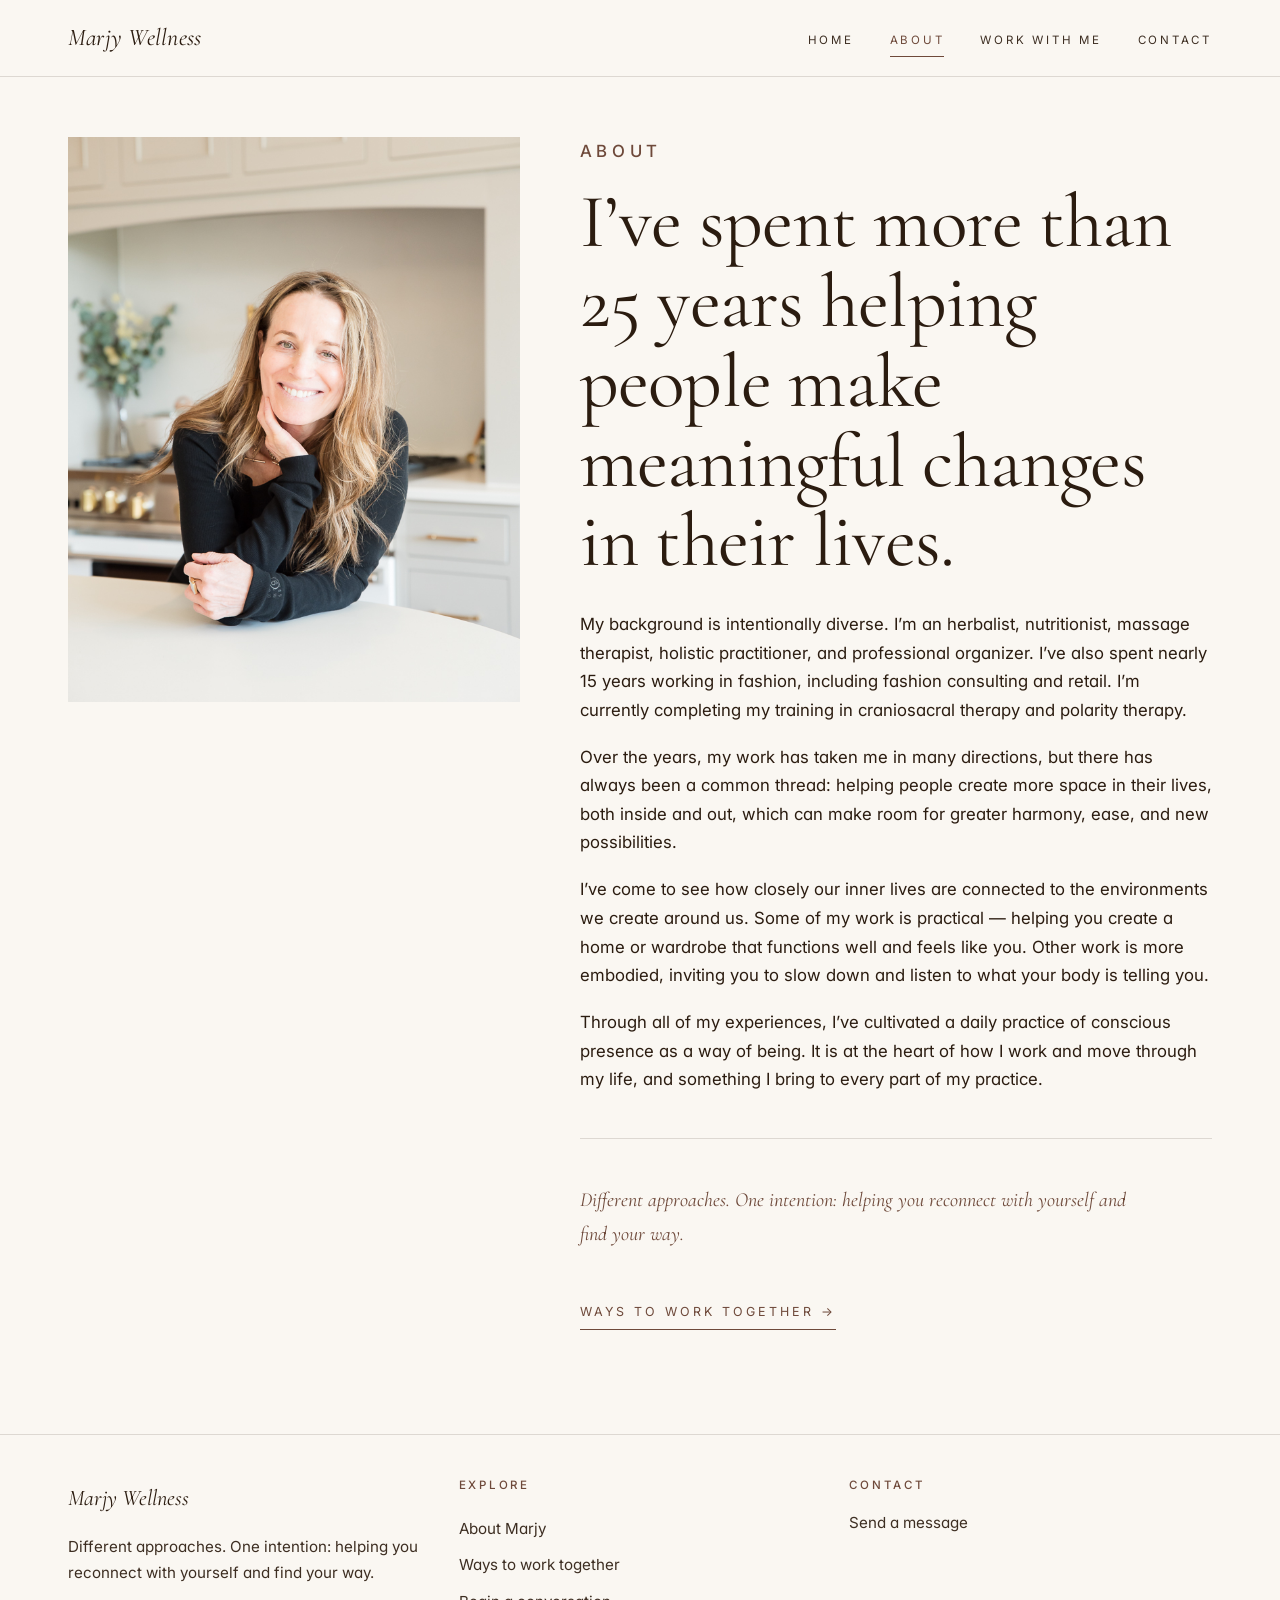
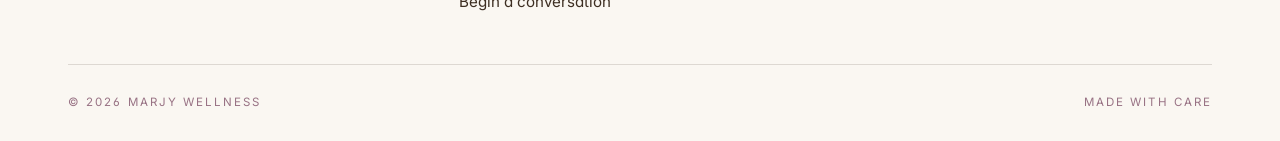
==== about.html @ def1db61 "Initial commit: Marjy Wellness static site Four pages (Home, About, Work With Me, Contact) with: - S" ====
<!DOCTYPE html>
<html lang="en">
<head>
    <meta charset="UTF-8">
    <meta name="viewport" content="width=device-width, initial-scale=1.0">
    <title>About Marjy — Marjy Wellness</title>
    <meta name="description" content="More than 25 years of wellness experience — herbalist, nutritionist, holistic practitioner, professional organizer. Marjy helps people create space, inside and out.">
    <link rel="preconnect" href="https://fonts.googleapis.com">
    <link rel="preconnect" href="https://fonts.gstatic.com" crossorigin>
    <link rel="stylesheet" href="https://fonts.googleapis.com/css2?family=Cormorant+Garamond:ital,wght@0,400;0,500;1,400;1,500&family=Inter:wght@400;500;600&display=swap">
    <link rel="stylesheet" href="/css/styles.css">
</head>
<body data-page="about">

    <div id="site-header-mount"></div>

    <main id="main">

        <section class="container">
            <div class="about-grid">
                <div class="about-photo">
                    <img src="/images/marjy-kitchen-portrait.jpeg" alt="Portrait of Marjy leaning on a kitchen island, smiling gently." width="800" height="1000">
                </div>
                <div class="about-copy">
                    <p class="eyebrow">About</p>
                    <h1 style="margin-bottom: var(--space-md);">I&rsquo;ve spent more than 25 years helping people make meaningful changes in their lives.</h1>

                    <p>My background is intentionally diverse. I&rsquo;m an herbalist, nutritionist, massage therapist, holistic practitioner, and professional organizer. I&rsquo;ve also spent nearly 15 years working in fashion, including fashion consulting and retail. I&rsquo;m currently completing my training in craniosacral therapy and polarity therapy.</p>

                    <p>Over the years, my work has taken me in many directions, but there has always been a common thread: helping people create more space in their lives, both inside and out, which can make room for greater harmony, ease, and new possibilities.</p>

                    <p>I&rsquo;ve come to see how closely our inner lives are connected to the environments we create around us. Some of my work is practical &mdash; helping you create a home or wardrobe that functions well and feels like you. Other work is more embodied, inviting you to slow down and listen to what your body is telling you.</p>

                    <p>Through all of my experiences, I&rsquo;ve cultivated a daily practice of conscious presence as a way of being. It is at the heart of how I work and move through my life, and something I bring to every part of my practice.</p>

                    <hr class="rule">

                    <p class="serif-italic" style="font-size: 1.25rem; color: var(--walnut);">Different approaches. One intention: helping you reconnect with yourself and find your way.</p>

                    <div style="margin-top: var(--space-lg);">
                        <a class="link-arrow" href="/work-with-me.html">Ways to work together &rarr;</a>
                    </div>
                </div>
            </div>
        </section>

    </main>

    <div id="site-footer-mount"></div>

    <script src="/js/main.js"></script>
</body>
</html>
---- css/styles.css ----
/* ==========================================================================
   Marjy Wellness — Design System
   Palette pulled from Marjy's "Quiet Luxury" + "Champagne Chic" boards
   ========================================================================== */

:root {
    /* Colors */
    --ground: #faf7f2;
    --ground-warm: #f4ecdf;
    --champagne: #e1d4c1;
    --ink: #2b1c10;
    --ink-soft: #3d2e22;
    --walnut: #6e493a;
    --mauve: #987284;
    --hairline: rgba(43, 28, 16, 0.14);

    /* Type */
    --font-sans: "Inter", -apple-system, BlinkMacSystemFont, "Segoe UI", sans-serif;
    --font-serif: "Cormorant Garamond", "Iowan Old Style", Georgia, serif;

    /* Spacing scale (tightened — sections were breathing too much) */
    --space-2xs: 0.5rem;
    --space-xs: 0.75rem;
    --space-sm: 1.1rem;
    --space-md: 1.75rem;
    --space-lg: 2.75rem;
    --space-xl: 3.75rem;
    --space-2xl: 5.5rem;

    /* Layout */
    --measure: 62ch;
    --page-max: 1240px;
    --page-pad: clamp(1.25rem, 4vw, 3rem);
}

/* --------------------------------------------------------------------------
   Reset & base
   -------------------------------------------------------------------------- */
*,
*::before,
*::after {
    box-sizing: border-box;
}

html {
    scroll-behavior: smooth;
    -webkit-text-size-adjust: 100%;
}

body {
    margin: 0;
    font-family: var(--font-sans);
    font-size: 17px;
    line-height: 1.7;
    color: var(--ink);
    background: var(--ground);
    font-feature-settings: "ss01", "cv11";
    -webkit-font-smoothing: antialiased;
    -moz-osx-font-smoothing: grayscale;
}

img {
    max-width: 100%;
    height: auto;
    display: block;
}

a {
    color: var(--ink);
    text-decoration: none;
    transition: color 0.2s ease;
}

a:hover {
    color: var(--walnut);
}

button {
    font: inherit;
    cursor: pointer;
    border: 0;
    background: none;
    color: inherit;
}

/* --------------------------------------------------------------------------
   Typography
   -------------------------------------------------------------------------- */
h1,
h2,
h3,
h4 {
    margin: 0;
    font-family: var(--font-serif);
    font-weight: 400;
    color: var(--ink);
    letter-spacing: -0.01em;
    line-height: 1.15;
}

h1 {
    font-size: clamp(2.5rem, 6vw, 4.75rem);
    line-height: 1.05;
}

h2 {
    font-size: clamp(1.9rem, 3.6vw, 2.75rem);
}

h3 {
    font-size: clamp(1.35rem, 2vw, 1.6rem);
}

p {
    margin: 0 0 1.1em;
    max-width: var(--measure);
}

/* Small caps / eyebrow label with generous tracking */
.eyebrow {
    font-family: var(--font-sans);
    font-size: 0.72rem;
    font-weight: 500;
    letter-spacing: 0.28em;
    text-transform: uppercase;
    color: var(--walnut);
    margin: 0 0 var(--space-sm);
}

.serif-italic {
    font-family: var(--font-serif);
    font-style: italic;
    font-weight: 400;
}

/* --------------------------------------------------------------------------
   Layout primitives
   -------------------------------------------------------------------------- */
.container {
    max-width: var(--page-max);
    margin-inline: auto;
    padding-inline: var(--page-pad);
}

.container-narrow {
    max-width: 780px;
    margin-inline: auto;
    padding-inline: var(--page-pad);
}

section {
    padding-block: var(--space-xl);
}

.section-warm {
    background: var(--ground-warm);
}

.rule {
    border: 0;
    height: 1px;
    background: var(--hairline);
    margin: var(--space-lg) 0;
}

.skip-link {
    position: absolute;
    left: -9999px;
}

.skip-link:focus {
    left: 1rem;
    top: 1rem;
    z-index: 100;
    background: var(--ink);
    color: var(--ground);
    padding: 0.5rem 1rem;
}

/* --------------------------------------------------------------------------
   Header / Navigation
   -------------------------------------------------------------------------- */
.site-header {
    position: sticky;
    top: 0;
    z-index: 50;
    background: rgba(250, 247, 242, 0.92);
    backdrop-filter: saturate(140%) blur(12px);
    -webkit-backdrop-filter: saturate(140%) blur(12px);
    border-bottom: 1px solid var(--hairline);
}

.nav {
    display: flex;
    align-items: center;
    justify-content: space-between;
    gap: var(--space-md);
    padding-block: 1.1rem;
    max-width: var(--page-max);
    margin-inline: auto;
    padding-inline: var(--page-pad);
}

.brand {
    font-family: var(--font-serif);
    font-style: italic;
    font-size: 1.5rem;
    letter-spacing: 0.01em;
    color: var(--ink);
}

.nav-links {
    display: flex;
    gap: 2.25rem;
    list-style: none;
    margin: 0;
    padding: 0;
}

.nav-links a {
    font-size: 0.72rem;
    letter-spacing: 0.24em;
    text-transform: uppercase;
    color: var(--ink-soft);
    padding-block: 0.5rem;
    position: relative;
}

.nav-links a[aria-current="page"] {
    color: var(--walnut);
}

.nav-links a[aria-current="page"]::after {
    content: "";
    position: absolute;
    left: 0;
    right: 0;
    bottom: -2px;
    height: 1px;
    background: var(--walnut);
}

.nav-toggle {
    display: none;
    width: 40px;
    height: 40px;
    align-items: center;
    justify-content: center;
    color: var(--ink);
}

.nav-toggle svg {
    width: 22px;
    height: 22px;
}

@media (max-width: 720px) {
    .nav-toggle {
        display: inline-flex;
    }

    .nav-links {
        position: absolute;
        top: 100%;
        left: 0;
        right: 0;
        flex-direction: column;
        gap: 0;
        background: var(--ground);
        border-bottom: 1px solid var(--hairline);
        padding: var(--space-sm) var(--page-pad) var(--space-md);
        display: none;
    }

    .nav-links.is-open {
        display: flex;
    }

    .nav-links a {
        padding-block: 0.9rem;
        border-bottom: 1px solid var(--hairline);
    }

    .nav-links li:last-child a {
        border-bottom: 0;
    }
}

/* --------------------------------------------------------------------------
   Hero
   -------------------------------------------------------------------------- */
.hero {
    padding-block: clamp(1.5rem, 4vw, 2.5rem) var(--space-lg);
}

.hero-grid {
    display: grid;
    grid-template-columns: 1fr;
    gap: var(--space-lg);
    align-items: center;
}

@media (min-width: 900px) {
    .hero-grid {
        grid-template-columns: 1fr 1fr;
        gap: var(--space-xl);
    }
}

.hero-copy .eyebrow {
    margin-bottom: var(--space-md);
}

.hero-title {
    margin-bottom: var(--space-md);
}

.hero-tagline {
    font-family: var(--font-serif);
    font-style: italic;
    font-size: clamp(1.1rem, 1.6vw, 1.35rem);
    color: var(--ink-soft);
    max-width: 42ch;
}

.hero-image {
    aspect-ratio: 4 / 5;
    overflow: hidden;
    background: var(--champagne);
}

.hero-image img {
    width: 100%;
    height: 100%;
    object-fit: cover;
    object-position: center;
}

/* --------------------------------------------------------------------------
   Mantra / spaced letters block
   -------------------------------------------------------------------------- */
.mantra {
    text-align: center;
    padding-block: var(--space-lg);
}

.mantra-words {
    display: flex;
    flex-wrap: wrap;
    justify-content: center;
    gap: 0.6rem 1.75rem;
    font-family: var(--font-serif);
    font-size: clamp(1rem, 1.4vw, 1.15rem);
    letter-spacing: 0.32em;
    text-transform: uppercase;
    color: var(--walnut);
    margin-bottom: var(--space-md);
}

.mantra-words span::before {
    content: "· ";
    margin-right: 0.75rem;
    color: var(--mauve);
}

.mantra-words span:first-child::before {
    content: "";
    margin-right: 0;
}

.mantra-copy {
    font-family: var(--font-serif);
    font-size: clamp(1.35rem, 2.2vw, 1.75rem);
    line-height: 1.5;
    color: var(--ink);
    max-width: 32ch;
    margin-inline: auto;
    font-style: italic;
}

/* --------------------------------------------------------------------------
   Services preview (homepage)
   -------------------------------------------------------------------------- */
.services-preview {
    display: grid;
    grid-template-columns: 1fr;
    gap: var(--space-lg);
    margin-top: var(--space-lg);
}

@media (min-width: 800px) {
    .services-preview {
        grid-template-columns: repeat(3, 1fr);
        gap: var(--space-md);
    }
}

.service-card {
    padding: var(--space-md) 0;
    border-top: 1px solid var(--hairline);
}

.service-card h3 {
    margin-bottom: var(--space-sm);
}

.service-card p {
    color: var(--ink-soft);
    font-size: 0.96rem;
}

/* --------------------------------------------------------------------------
   Pull quote
   -------------------------------------------------------------------------- */
.pull-quote {
    max-width: 720px;
    margin-inline: auto;
    text-align: center;
    padding-block: var(--space-lg);
}

/* --------------------------------------------------------------------------
   Feature (photo + copy side-by-side)
   -------------------------------------------------------------------------- */
.feature {
    display: grid;
    grid-template-columns: 1fr;
    gap: var(--space-lg);
    align-items: center;
}

@media (min-width: 900px) {
    .feature {
        grid-template-columns: 5fr 6fr;
        gap: var(--space-xl);
    }
}

.feature-photo {
    aspect-ratio: 4 / 5;
    overflow: hidden;
    background: var(--champagne);
}

.feature-photo img {
    width: 100%;
    height: 100%;
    object-fit: cover;
}

.feature-copy .eyebrow {
    margin-bottom: var(--space-md);
}

.pull-quote p {
    font-family: var(--font-serif);
    font-style: italic;
    font-size: clamp(1.3rem, 2.4vw, 1.85rem);
    line-height: 1.5;
    color: var(--ink);
    max-width: none;
    margin: 0 auto var(--space-md);
}

.pull-quote cite {
    display: block;
    font-style: normal;
    font-size: 0.72rem;
    letter-spacing: 0.28em;
    text-transform: uppercase;
    color: var(--walnut);
}

/* --------------------------------------------------------------------------
   Buttons / links
   -------------------------------------------------------------------------- */
.btn {
    display: inline-flex;
    align-items: center;
    gap: 0.6rem;
    padding: 0.9rem 1.6rem;
    background: var(--ink);
    color: var(--ground);
    font-size: 0.75rem;
    letter-spacing: 0.24em;
    text-transform: uppercase;
    transition: background 0.2s ease;
}

.btn:hover {
    background: var(--walnut);
    color: var(--ground);
}

.link-arrow {
    display: inline-flex;
    align-items: center;
    gap: 0.5rem;
    font-size: 0.78rem;
    letter-spacing: 0.24em;
    text-transform: uppercase;
    color: var(--walnut);
    padding-block: 0.4rem;
    border-bottom: 1px solid var(--walnut);
}

.link-arrow:hover {
    color: var(--ink);
    border-color: var(--ink);
}

/* --------------------------------------------------------------------------
   About page
   -------------------------------------------------------------------------- */
.about-grid {
    display: grid;
    grid-template-columns: 1fr;
    gap: var(--space-lg);
    align-items: start;
}

@media (min-width: 900px) {
    .about-grid {
        grid-template-columns: 5fr 7fr;
        gap: var(--space-xl);
    }
}

.about-photo {
    aspect-ratio: 4 / 5;
    overflow: hidden;
    background: var(--champagne);
    position: sticky;
    top: 6rem;
}

@media (max-width: 899px) {
    .about-photo {
        position: static;
    }
}

.about-photo img {
    width: 100%;
    height: 100%;
    object-fit: cover;
}

.about-copy p {
    font-size: 1.05rem;
}

/* --------------------------------------------------------------------------
   Services page
   -------------------------------------------------------------------------- */
.page-intro {
    max-width: 640px;
    margin: 0 auto var(--space-xl);
    text-align: center;
}

.page-intro p {
    margin-inline: auto;
    color: var(--ink-soft);
}

.service-block {
    padding-block: var(--space-lg);
    border-top: 1px solid var(--hairline);
}

.service-block:first-of-type {
    border-top: 0;
    padding-top: 0;
}

.service-block-grid {
    display: grid;
    grid-template-columns: 1fr;
    gap: var(--space-lg);
}

@media (min-width: 900px) {
    .service-block-grid {
        grid-template-columns: 4fr 6fr;
        gap: var(--space-xl);
    }
}

.service-block h2 {
    margin-bottom: var(--space-sm);
}

.service-details {
    color: var(--ink-soft);
}

.tier {
    padding: var(--space-md) 0;
    border-top: 1px solid var(--hairline);
}

.tier:first-of-type {
    border-top: 0;
    padding-top: 0;
}

.tier-header {
    display: flex;
    align-items: baseline;
    justify-content: space-between;
    gap: var(--space-md);
    margin-bottom: var(--space-sm);
    flex-wrap: wrap;
}

.tier-name {
    font-family: var(--font-serif);
    font-size: 1.4rem;
    color: var(--ink);
}

.tier-price {
    font-family: var(--font-serif);
    font-size: 1.4rem;
    color: var(--walnut);
    white-space: nowrap;
}

.tier-duration {
    font-size: 0.72rem;
    letter-spacing: 0.24em;
    text-transform: uppercase;
    color: var(--mauve);
    margin-bottom: var(--space-sm);
}

.tier ul {
    padding-left: 0;
    list-style: none;
    color: var(--ink-soft);
    font-size: 0.96rem;
    margin: 0;
}

.tier li {
    padding: 0.35rem 0;
    border-bottom: 1px dashed var(--hairline);
}

.tier li:last-child {
    border-bottom: 0;
}

.contact-note {
    padding: var(--space-md);
    background: var(--ground-warm);
    text-align: center;
    font-family: var(--font-serif);
    font-style: italic;
    color: var(--ink-soft);
}

/* --------------------------------------------------------------------------
   Contact page + form
   -------------------------------------------------------------------------- */
.contact-grid {
    display: grid;
    grid-template-columns: 1fr;
    gap: var(--space-xl);
    align-items: start;
}

@media (min-width: 900px) {
    .contact-grid {
        grid-template-columns: 5fr 7fr;
    }
}

.contact-copy p {
    color: var(--ink-soft);
}

.contact-form {
    display: grid;
    gap: var(--space-md);
}

.field {
    display: grid;
    gap: 0.5rem;
}

.field label {
    font-size: 0.72rem;
    letter-spacing: 0.24em;
    text-transform: uppercase;
    color: var(--walnut);
}

.field input,
.field textarea,
.field select {
    font: inherit;
    font-size: 1rem;
    color: var(--ink);
    background: transparent;
    border: 0;
    border-bottom: 1px solid var(--hairline);
    padding: 0.75rem 0;
    border-radius: 0;
    -webkit-appearance: none;
    appearance: none;
    transition: border-color 0.2s ease;
}

.field input:focus,
.field textarea:focus,
.field select:focus {
    outline: none;
    border-color: var(--walnut);
}

.field textarea {
    resize: vertical;
    min-height: 140px;
    line-height: 1.6;
}

.field select {
    background-image: url("data:image/svg+xml,%3Csvg xmlns='http://www.w3.org/2000/svg' width='12' height='8' viewBox='0 0 12 8'%3E%3Cpath fill='none' stroke='%236e493a' stroke-width='1.4' d='M1 1l5 5 5-5'/%3E%3C/svg%3E");
    background-repeat: no-repeat;
    background-position: right 0.25rem center;
    padding-right: 1.5rem;
}

.honeypot {
    position: absolute;
    left: -9999px;
    opacity: 0;
    pointer-events: none;
}

.form-status {
    padding: var(--space-sm) var(--space-md);
    background: var(--ground-warm);
    color: var(--ink);
    font-size: 0.95rem;
    display: none;
}

.form-status.is-visible {
    display: block;
}

/* --------------------------------------------------------------------------
   Footer
   -------------------------------------------------------------------------- */
.site-footer {
    padding-block: var(--space-lg) var(--space-md);
    border-top: 1px solid var(--hairline);
    margin-top: var(--space-lg);
}

.footer-inner {
    display: grid;
    grid-template-columns: 1fr;
    gap: var(--space-md);
    align-items: start;
    padding-bottom: var(--space-lg);
}

@media (min-width: 720px) {
    .footer-inner {
        grid-template-columns: 1fr 1fr 1fr;
    }
}

.footer-brand {
    font-family: var(--font-serif);
    font-style: italic;
    font-size: 1.4rem;
    color: var(--ink);
    margin-bottom: var(--space-sm);
}

.footer-inner h4 {
    font-family: var(--font-sans);
    font-size: 0.72rem;
    letter-spacing: 0.24em;
    text-transform: uppercase;
    color: var(--walnut);
    margin-bottom: var(--space-sm);
    font-weight: 500;
}

.footer-inner ul {
    list-style: none;
    padding: 0;
    margin: 0;
}

.footer-inner li {
    padding: 0.25rem 0;
}

.footer-inner a {
    color: var(--ink-soft);
    font-size: 0.95rem;
}

.footer-inner p {
    color: var(--ink-soft);
    font-size: 0.95rem;
    margin-bottom: 0.4rem;
}

.footer-meta {
    padding-top: var(--space-md);
    border-top: 1px solid var(--hairline);
    display: flex;
    justify-content: space-between;
    flex-wrap: wrap;
    gap: var(--space-sm);
    font-size: 0.72rem;
    letter-spacing: 0.18em;
    text-transform: uppercase;
    color: var(--mauve);
}

/* --------------------------------------------------------------------------
   Utilities
   -------------------------------------------------------------------------- */
.sr-only {
    position: absolute;
    width: 1px;
    height: 1px;
    padding: 0;
    margin: -1px;
    overflow: hidden;
    clip: rect(0, 0, 0, 0);
    white-space: nowrap;
    border: 0;
}

@media (prefers-reduced-motion: reduce) {
    * {
        transition: none !important;
        animation: none !important;
        scroll-behavior: auto !important;
    }
}
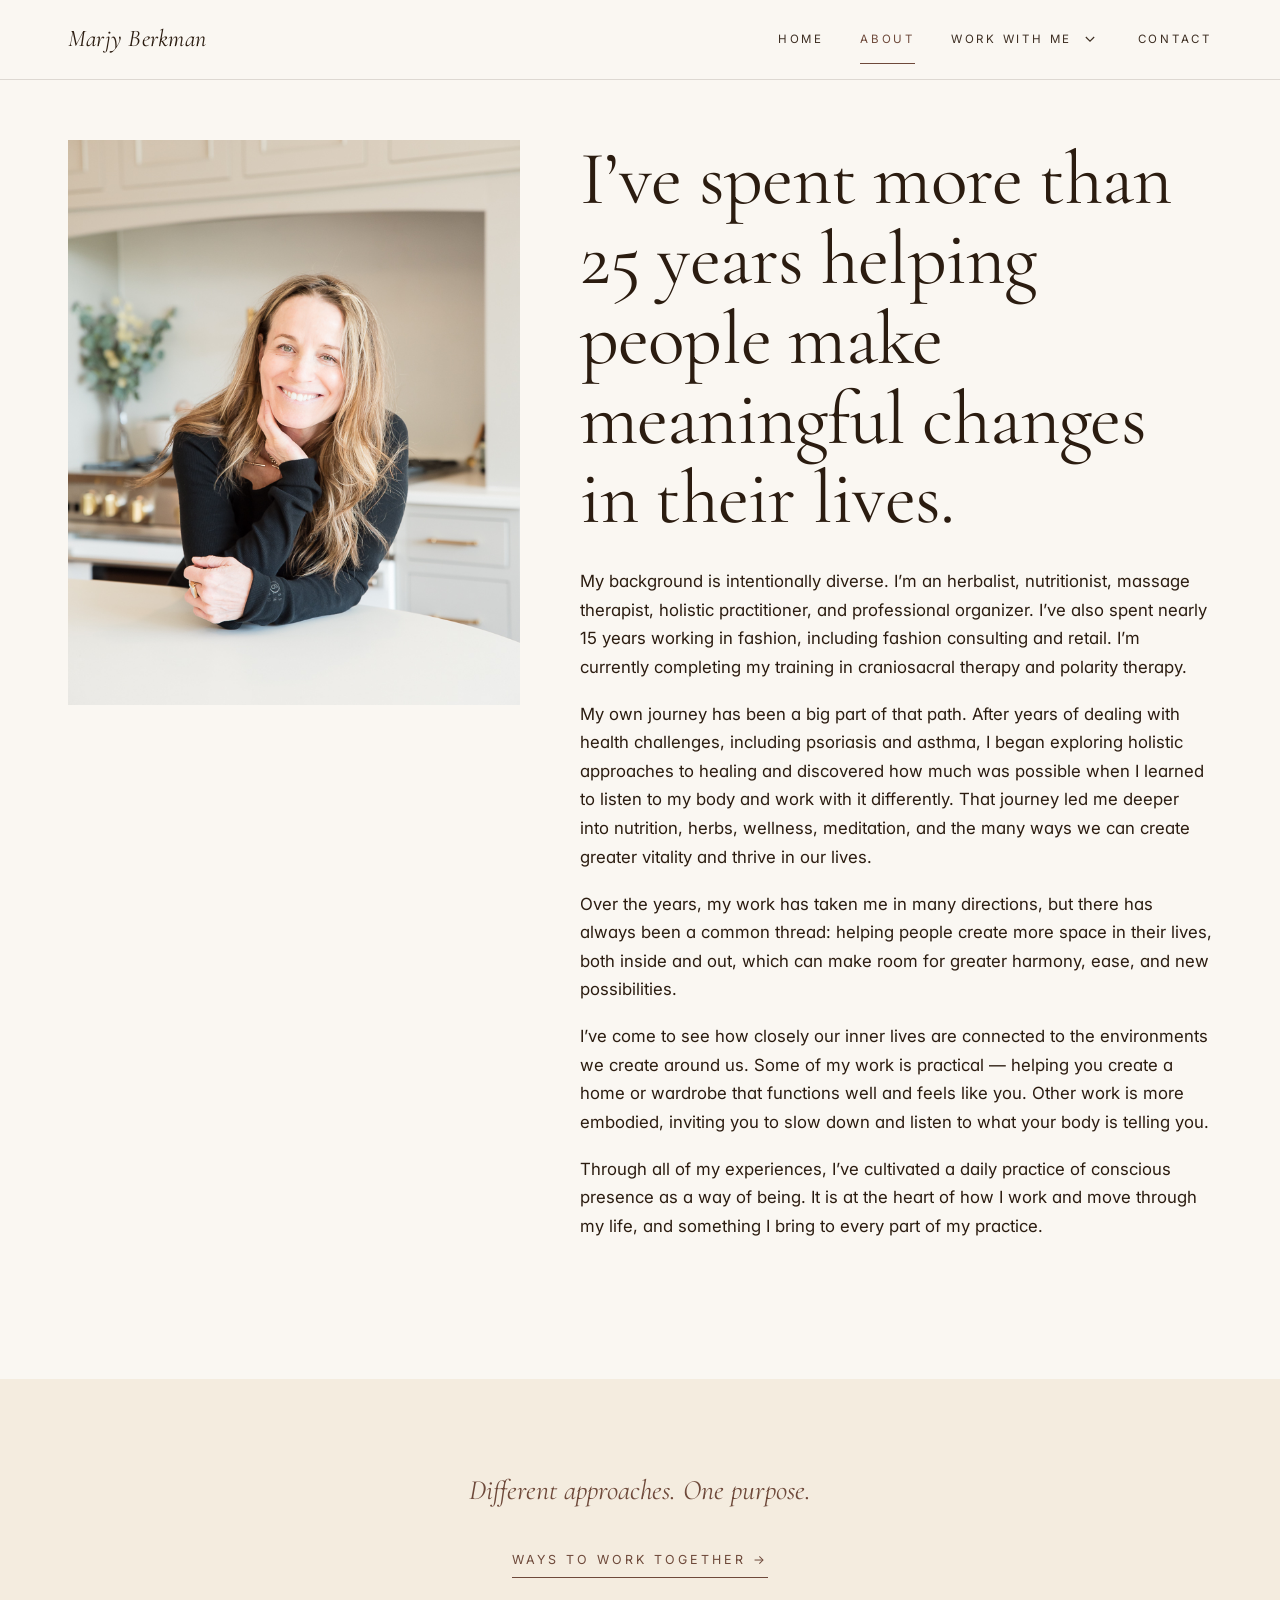
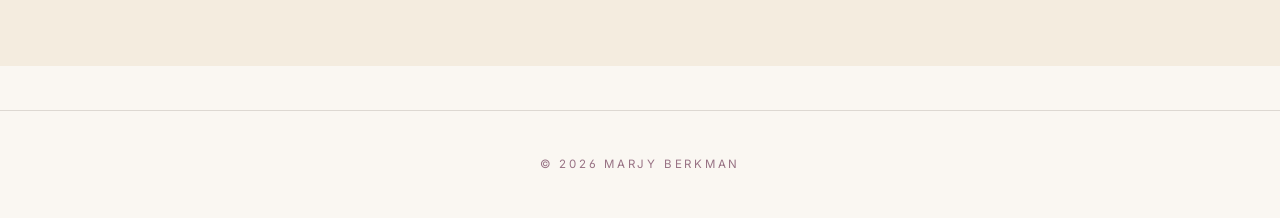
==== commit 76a9a2f9: "Round 2 client feedback: rename to Marjy Berkman, split services into sub-pages, editorial redesign " ====
--- a/about.html
+++ b/about.html
@@ -3,12 +3,12 @@
 <head>
     <meta charset="UTF-8">
     <meta name="viewport" content="width=device-width, initial-scale=1.0">
-    <title>About Marjy — Marjy Wellness</title>
+    <title>About Marjy — Marjy Berkman</title>
     <meta name="description" content="More than 25 years of wellness experience — herbalist, nutritionist, holistic practitioner, professional organizer. Marjy helps people create space, inside and out.">
     <link rel="preconnect" href="https://fonts.googleapis.com">
     <link rel="preconnect" href="https://fonts.gstatic.com" crossorigin>
     <link rel="stylesheet" href="https://fonts.googleapis.com/css2?family=Cormorant+Garamond:ital,wght@0,400;0,500;1,400;1,500&family=Inter:wght@400;500;600&display=swap">
-    <link rel="stylesheet" href="/css/styles.css">
+    <link rel="stylesheet" href="css/styles.css">
 </head>
 <body data-page="about">
 
@@ -19,28 +19,28 @@
         <section class="container">
             <div class="about-grid">
                 <div class="about-photo">
-                    <img src="/images/marjy-kitchen-portrait.jpeg" alt="Portrait of Marjy leaning on a kitchen island, smiling gently." width="800" height="1000">
+                    <img src="images/marjy-kitchen-portrait.jpeg" alt="Portrait of Marjy leaning on a kitchen island, smiling gently." width="800" height="1000">
                 </div>
                 <div class="about-copy">
-                    <p class="eyebrow">About</p>
                     <h1 style="margin-bottom: var(--space-md);">I&rsquo;ve spent more than 25 years helping people make meaningful changes in their lives.</h1>
 
                     <p>My background is intentionally diverse. I&rsquo;m an herbalist, nutritionist, massage therapist, holistic practitioner, and professional organizer. I&rsquo;ve also spent nearly 15 years working in fashion, including fashion consulting and retail. I&rsquo;m currently completing my training in craniosacral therapy and polarity therapy.</p>
+
+                    <p>My own journey has been a big part of that path. After years of dealing with health challenges, including psoriasis and asthma, I began exploring holistic approaches to healing and discovered how much was possible when I learned to listen to my body and work with it differently. That journey led me deeper into nutrition, herbs, wellness, meditation, and the many ways we can create greater vitality and thrive in our lives.</p>
 
                     <p>Over the years, my work has taken me in many directions, but there has always been a common thread: helping people create more space in their lives, both inside and out, which can make room for greater harmony, ease, and new possibilities.</p>
 
                     <p>I&rsquo;ve come to see how closely our inner lives are connected to the environments we create around us. Some of my work is practical &mdash; helping you create a home or wardrobe that functions well and feels like you. Other work is more embodied, inviting you to slow down and listen to what your body is telling you.</p>
 
                     <p>Through all of my experiences, I&rsquo;ve cultivated a daily practice of conscious presence as a way of being. It is at the heart of how I work and move through my life, and something I bring to every part of my practice.</p>
+                </div>
+            </div>
+        </section>
 
-                    <hr class="rule">
-
-                    <p class="serif-italic" style="font-size: 1.25rem; color: var(--walnut);">Different approaches. One intention: helping you reconnect with yourself and find your way.</p>
-
-                    <div style="margin-top: var(--space-lg);">
-                        <a class="link-arrow" href="/work-with-me.html">Ways to work together &rarr;</a>
-                    </div>
-                </div>
+        <section class="about-close">
+            <div class="container">
+                <p class="about-close-tagline">Different approaches. One purpose.</p>
+                <a class="link-arrow" href="work-with-me.html">Ways to work together &rarr;</a>
             </div>
         </section>
 
@@ -48,6 +48,6 @@
 
     <div id="site-footer-mount"></div>
 
-    <script src="/js/main.js"></script>
+    <script src="js/main.js"></script>
 </body>
 </html>
--- a/css/styles.css
+++ b/css/styles.css
@@ -1,5 +1,5 @@
 /* ==========================================================================
-   Marjy Wellness — Design System
+   Marjy Berkman — Design System
    Palette pulled from Marjy's "Quiet Luxury" + "Champagne Chic" boards
    ========================================================================== */
 
@@ -57,12 +57,30 @@
     font-feature-settings: "ss01", "cv11";
     -webkit-font-smoothing: antialiased;
     -moz-osx-font-smoothing: grayscale;
+    overflow-x: hidden;
+    overflow-wrap: break-word;
+    word-wrap: break-word;
+}
+
+@media (max-width: 480px) {
+    body {
+        font-size: 16px;
+    }
 }
 
 img {
     max-width: 100%;
     height: auto;
     display: block;
+}
+
+/* Respect iPhone safe areas (notch, home indicator) on landscape */
+@supports (padding: max(0px)) {
+    .container,
+    .container-narrow,
+    .nav {
+        padding-inline: max(var(--page-pad), env(safe-area-inset-left)) max(var(--page-pad), env(safe-area-inset-right));
+    }
 }
 
 a {
@@ -224,6 +242,10 @@
     color: var(--ink-soft);
     padding-block: 0.5rem;
     position: relative;
+    /* Ensure comfortable tap target on touch devices */
+    min-height: 44px;
+    display: inline-flex;
+    align-items: center;
 }
 
 .nav-links a[aria-current="page"] {
@@ -252,6 +274,86 @@
 .nav-toggle svg {
     width: 22px;
     height: 22px;
+}
+
+/* Dropdown parent (Work With Me) --------------------------------------- */
+.has-dropdown {
+    position: relative;
+}
+
+.nav-parent {
+    display: inline-flex;
+    align-items: center;
+    gap: 0.35rem;
+}
+
+.dropdown-toggle {
+    display: inline-flex;
+    align-items: center;
+    justify-content: center;
+    width: 24px;
+    height: 24px;
+    color: var(--ink-soft);
+    transition: transform 0.2s ease, color 0.2s ease;
+}
+
+.dropdown-toggle svg {
+    width: 10px;
+    height: 7px;
+}
+
+.has-dropdown.is-open .dropdown-toggle {
+    transform: rotate(180deg);
+    color: var(--walnut);
+}
+
+.dropdown-menu {
+    list-style: none;
+    margin: 0;
+    padding: 0;
+}
+
+@media (min-width: 721px) {
+    .dropdown-menu {
+        position: absolute;
+        top: calc(100% + 0.25rem);
+        left: 50%;
+        transform: translateX(-50%);
+        min-width: 240px;
+        background: var(--ground);
+        border: 1px solid var(--hairline);
+        padding: var(--space-2xs) 0;
+        box-shadow: 0 12px 32px rgba(43, 28, 16, 0.08);
+        opacity: 0;
+        visibility: hidden;
+        transition: opacity 0.15s ease, visibility 0.15s ease;
+        z-index: 60;
+    }
+
+    .has-dropdown:hover .dropdown-menu,
+    .has-dropdown:focus-within .dropdown-menu,
+    .has-dropdown.is-open .dropdown-menu {
+        opacity: 1;
+        visibility: visible;
+    }
+
+    .dropdown-menu a {
+        display: block;
+        padding: 0.7rem 1.2rem;
+        font-size: 0.72rem;
+        letter-spacing: 0.2em;
+        text-transform: uppercase;
+        color: var(--ink-soft);
+        min-height: 0;
+        border-bottom: 0;
+        white-space: nowrap;
+    }
+
+    .dropdown-menu a:hover,
+    .dropdown-menu a:focus-visible {
+        color: var(--walnut);
+        background: var(--ground-warm);
+    }
 }
 
 @media (max-width: 720px) {
@@ -281,7 +383,49 @@
         border-bottom: 1px solid var(--hairline);
     }
 
-    .nav-links li:last-child a {
+    .nav-links > li:last-child > a {
+        border-bottom: 0;
+    }
+
+    /* Dropdown behaves like an accordion inside mobile menu */
+    .has-dropdown .nav-parent {
+        display: flex;
+        justify-content: space-between;
+        align-items: center;
+        border-bottom: 1px solid var(--hairline);
+    }
+
+    .has-dropdown .nav-parent a {
+        border-bottom: 0;
+        flex: 1;
+    }
+
+    .dropdown-toggle {
+        width: 44px;
+        height: 44px;
+    }
+
+    .dropdown-menu {
+        max-height: 0;
+        overflow: hidden;
+        transition: max-height 0.25s ease;
+    }
+
+    .has-dropdown.is-open .dropdown-menu {
+        max-height: 400px;
+    }
+
+    .dropdown-menu a {
+        display: block;
+        padding: 0.75rem 0 0.75rem var(--space-md);
+        font-size: 0.7rem;
+        letter-spacing: 0.22em;
+        text-transform: uppercase;
+        color: var(--ink-soft);
+        border-bottom: 1px solid var(--hairline);
+    }
+
+    .dropdown-menu li:last-child a {
         border-bottom: 0;
     }
 }
@@ -311,18 +455,6 @@
     margin-bottom: var(--space-md);
 }
 
-.hero-title {
-    margin-bottom: var(--space-md);
-}
-
-.hero-tagline {
-    font-family: var(--font-serif);
-    font-style: italic;
-    font-size: clamp(1.1rem, 1.6vw, 1.35rem);
-    color: var(--ink-soft);
-    max-width: 42ch;
-}
-
 .hero-image {
     aspect-ratio: 4 / 5;
     overflow: hidden;
@@ -336,12 +468,36 @@
     object-position: center;
 }
 
-/* --------------------------------------------------------------------------
-   Mantra / spaced letters block
-   -------------------------------------------------------------------------- */
-.mantra {
+/* Less tall on mobile so hero doesn't dominate the viewport */
+@media (max-width: 900px) {
+    .hero-image {
+        aspect-ratio: 3 / 4;
+        max-height: 70vh;
+    }
+    .feature-photo {
+        aspect-ratio: 3 / 4;
+        max-height: 70vh;
+    }
+    .about-photo {
+        aspect-ratio: 3 / 4;
+        max-height: 70vh;
+    }
+}
+
+/* --------------------------------------------------------------------------
+   Mantra block — the homepage's poetic anchor (Reconnect · Remember · Realign · Resonate)
+   -------------------------------------------------------------------------- */
+.mantra-block {
     text-align: center;
-    padding-block: var(--space-lg);
+    padding-block: var(--space-2xl);
+    background: var(--ground-warm);
+    max-width: none;
+    padding-inline: var(--page-pad);
+}
+
+.mantra-block > * {
+    max-width: 780px;
+    margin-inline: auto;
 }
 
 .mantra-words {
@@ -354,7 +510,7 @@
     letter-spacing: 0.32em;
     text-transform: uppercase;
     color: var(--walnut);
-    margin-bottom: var(--space-md);
+    margin-bottom: var(--space-lg);
 }
 
 .mantra-words span::before {
@@ -370,43 +526,21 @@
 
 .mantra-copy {
     font-family: var(--font-serif);
-    font-size: clamp(1.35rem, 2.2vw, 1.75rem);
+    font-size: clamp(1.35rem, 2.4vw, 1.9rem);
     line-height: 1.5;
     color: var(--ink);
+    max-width: 34ch;
+    margin: 0 auto var(--space-lg);
+    font-style: italic;
+}
+
+.mantra-close {
+    font-family: var(--font-serif);
+    font-size: clamp(1.15rem, 1.8vw, 1.35rem);
+    line-height: 1.5;
+    color: var(--ink-soft);
     max-width: 32ch;
-    margin-inline: auto;
-    font-style: italic;
-}
-
-/* --------------------------------------------------------------------------
-   Services preview (homepage)
-   -------------------------------------------------------------------------- */
-.services-preview {
-    display: grid;
-    grid-template-columns: 1fr;
-    gap: var(--space-lg);
-    margin-top: var(--space-lg);
-}
-
-@media (min-width: 800px) {
-    .services-preview {
-        grid-template-columns: repeat(3, 1fr);
-        gap: var(--space-md);
-    }
-}
-
-.service-card {
-    padding: var(--space-md) 0;
-    border-top: 1px solid var(--hairline);
-}
-
-.service-card h3 {
-    margin-bottom: var(--space-sm);
-}
-
-.service-card p {
-    color: var(--ink-soft);
-    font-size: 0.96rem;
+    margin: 0 auto;
 }
 
 /* --------------------------------------------------------------------------
@@ -550,6 +684,23 @@
     font-size: 1.05rem;
 }
 
+/* Warm closing pull on About page — mirrors the mantra + testimonial rhythm on the homepage */
+.about-close {
+    background: var(--ground-warm);
+    padding-block: var(--space-2xl);
+    text-align: center;
+    margin-top: var(--space-xl);
+}
+
+.about-close-tagline {
+    font-family: var(--font-serif);
+    font-style: italic;
+    font-size: clamp(1.35rem, 2.2vw, 1.75rem);
+    color: var(--walnut);
+    max-width: none;
+    margin: 0 0 var(--space-md);
+}
+
 /* --------------------------------------------------------------------------
    Services page
    -------------------------------------------------------------------------- */
@@ -595,17 +746,49 @@
     color: var(--ink-soft);
 }
 
-.tier {
-    padding: var(--space-md) 0;
-    border-top: 1px solid var(--hairline);
-}
-
-.tier:first-of-type {
-    border-top: 0;
-    padding-top: 0;
-}
-
-.tier-header {
+.tier-name {
+    font-family: var(--font-serif);
+    font-size: 1.4rem;
+    color: var(--ink);
+}
+
+.tier-price {
+    font-family: var(--font-serif);
+    font-size: 1.4rem;
+    color: var(--walnut);
+    white-space: nowrap;
+}
+
+.tier-duration {
+    font-size: 0.72rem;
+    letter-spacing: 0.24em;
+    text-transform: uppercase;
+    color: var(--mauve);
+    margin-bottom: var(--space-sm);
+}
+
+/* Pricing boxes — two side-by-side warm tiles on the Organizing page */
+.pricing-grid {
+    display: grid;
+    grid-template-columns: 1fr;
+    gap: var(--space-md);
+    margin-top: var(--space-lg);
+}
+
+@media (min-width: 800px) {
+    .pricing-grid {
+        grid-template-columns: 1fr 1fr;
+    }
+}
+
+.pricing-box {
+    background: var(--ground-warm);
+    padding: var(--space-lg);
+    display: flex;
+    flex-direction: column;
+}
+
+.pricing-box-header {
     display: flex;
     align-items: baseline;
     justify-content: space-between;
@@ -614,28 +797,12 @@
     flex-wrap: wrap;
 }
 
-.tier-name {
-    font-family: var(--font-serif);
-    font-size: 1.4rem;
-    color: var(--ink);
-}
-
-.tier-price {
-    font-family: var(--font-serif);
-    font-size: 1.4rem;
-    color: var(--walnut);
-    white-space: nowrap;
-}
-
-.tier-duration {
-    font-size: 0.72rem;
-    letter-spacing: 0.24em;
-    text-transform: uppercase;
-    color: var(--mauve);
-    margin-bottom: var(--space-sm);
-}
-
-.tier ul {
+.pricing-box-desc {
+    color: var(--ink-soft);
+    margin-bottom: var(--space-md);
+}
+
+.pricing-box-list {
     padding-left: 0;
     list-style: none;
     color: var(--ink-soft);
@@ -643,22 +810,27 @@
     margin: 0;
 }
 
-.tier li {
-    padding: 0.35rem 0;
-    border-bottom: 1px dashed var(--hairline);
-}
-
-.tier li:last-child {
-    border-bottom: 0;
-}
-
-.contact-note {
-    padding: var(--space-md);
-    background: var(--ground-warm);
+.pricing-box-list li {
+    padding: 0.2rem 0;
+}
+
+.pricing-note {
+    max-width: 620px;
+    margin: var(--space-lg) auto 0;
     text-align: center;
     font-family: var(--font-serif);
     font-style: italic;
     color: var(--ink-soft);
+    font-size: 1rem;
+}
+
+.tier-eyebrow {
+    font-size: 0.72rem;
+    letter-spacing: 0.24em;
+    text-transform: uppercase;
+    color: var(--mauve);
+    margin-bottom: var(--space-2xs);
+    font-family: var(--font-sans);
 }
 
 /* --------------------------------------------------------------------------
@@ -702,13 +874,15 @@
 .field textarea,
 .field select {
     font: inherit;
-    font-size: 1rem;
+    /* 16px prevents iOS Safari from zooming in on focus */
+    font-size: 16px;
     color: var(--ink);
     background: transparent;
     border: 0;
     border-bottom: 1px solid var(--hairline);
     padding: 0.75rem 0;
     border-radius: 0;
+    width: 100%;
     -webkit-appearance: none;
     appearance: none;
     transition: border-color 0.2s ease;
@@ -757,75 +931,19 @@
    Footer
    -------------------------------------------------------------------------- */
 .site-footer {
-    padding-block: var(--space-lg) var(--space-md);
+    padding-block: var(--space-lg);
     border-top: 1px solid var(--hairline);
     margin-top: var(--space-lg);
 }
 
-.footer-inner {
-    display: grid;
-    grid-template-columns: 1fr;
-    gap: var(--space-md);
-    align-items: start;
-    padding-bottom: var(--space-lg);
-}
-
-@media (min-width: 720px) {
-    .footer-inner {
-        grid-template-columns: 1fr 1fr 1fr;
-    }
-}
-
-.footer-brand {
-    font-family: var(--font-serif);
-    font-style: italic;
-    font-size: 1.4rem;
-    color: var(--ink);
-    margin-bottom: var(--space-sm);
-}
-
-.footer-inner h4 {
-    font-family: var(--font-sans);
+.footer-meta {
+    display: flex;
+    justify-content: center;
     font-size: 0.72rem;
     letter-spacing: 0.24em;
     text-transform: uppercase;
-    color: var(--walnut);
-    margin-bottom: var(--space-sm);
-    font-weight: 500;
-}
-
-.footer-inner ul {
-    list-style: none;
-    padding: 0;
-    margin: 0;
-}
-
-.footer-inner li {
-    padding: 0.25rem 0;
-}
-
-.footer-inner a {
-    color: var(--ink-soft);
-    font-size: 0.95rem;
-}
-
-.footer-inner p {
-    color: var(--ink-soft);
-    font-size: 0.95rem;
-    margin-bottom: 0.4rem;
-}
-
-.footer-meta {
-    padding-top: var(--space-md);
-    border-top: 1px solid var(--hairline);
-    display: flex;
-    justify-content: space-between;
-    flex-wrap: wrap;
-    gap: var(--space-sm);
-    font-size: 0.72rem;
-    letter-spacing: 0.18em;
-    text-transform: uppercase;
     color: var(--mauve);
+    padding-bottom: env(safe-area-inset-bottom);
 }
 
 /* --------------------------------------------------------------------------
@@ -850,3 +968,337 @@
         scroll-behavior: auto !important;
     }
 }
+
+/* --------------------------------------------------------------------------
+   Hero wordmark (name treatment) + Organization Inside and Out
+   Hierarchy: wordmark = display, sub = italic tagline, h1 = supporting lede
+   -------------------------------------------------------------------------- */
+.hero-wordmark {
+    font-family: var(--font-serif);
+    font-weight: 400;
+    font-size: clamp(2.5rem, 6.4vw, 4.75rem);
+    line-height: 1;
+    letter-spacing: 0.01em;
+    color: var(--ink);
+    margin: 0 0 var(--space-2xs);
+}
+
+.hero-wordmark-sub {
+    font-family: var(--font-serif);
+    font-style: italic;
+    font-size: clamp(1.1rem, 1.6vw, 1.4rem);
+    color: var(--walnut);
+    margin: 0 0 var(--space-md);
+}
+
+/* h1 is subordinate to the wordmark — reads as a lede, not a competing headline */
+.hero-copy h1 {
+    font-family: var(--font-sans);
+    font-weight: 400;
+    font-size: clamp(1.05rem, 1.5vw, 1.2rem);
+    line-height: 1.55;
+    letter-spacing: 0;
+    color: var(--ink-soft);
+    max-width: 28ch;
+    margin: 0 0 var(--space-md);
+}
+
+/* --------------------------------------------------------------------------
+   Hero services caption — editorial em-dash markers give the list
+   a consistent left edge so differing line lengths don't feel uneven
+   -------------------------------------------------------------------------- */
+.hero-services {
+    display: flex;
+    flex-direction: column;
+    gap: 0.5rem;
+    margin: var(--space-lg) 0 0;
+    font-family: var(--font-sans);
+    font-size: 0.72rem;
+    letter-spacing: 0.22em;
+    text-transform: uppercase;
+    color: var(--walnut);
+    max-width: none;
+}
+
+.hero-services span {
+    display: grid;
+    grid-template-columns: 1.5rem 1fr;
+    align-items: baseline;
+    gap: 0.1rem;
+}
+
+.hero-services span::before {
+    content: "—";
+    color: var(--mauve);
+    letter-spacing: 0;
+}
+
+@media (max-width: 640px) {
+    .hero-services {
+        letter-spacing: 0.18em;
+        font-size: 0.68rem;
+    }
+}
+
+/* --------------------------------------------------------------------------
+   Service intro (questions + 4Rs breakdown on sub-pages)
+   -------------------------------------------------------------------------- */
+.service-intro {
+    max-width: 640px;
+    margin: 0 auto var(--space-xl);
+    text-align: center;
+}
+
+.service-intro h1 {
+    margin-bottom: var(--space-md);
+}
+
+.service-lede {
+    font-family: var(--font-serif);
+    font-style: italic;
+    font-size: clamp(1.35rem, 2.2vw, 1.65rem);
+    line-height: 1.5;
+    color: var(--ink);
+    margin-bottom: var(--space-md);
+}
+
+.service-questions {
+    list-style: none;
+    padding: 0;
+    margin: 0 auto var(--space-xl);
+    max-width: 520px;
+    text-align: center;
+    display: flex;
+    flex-direction: column;
+    gap: var(--space-sm);
+}
+
+.service-questions li {
+    font-family: var(--font-serif);
+    font-size: clamp(1.1rem, 1.5vw, 1.25rem);
+    color: var(--ink);
+    line-height: 1.4;
+}
+
+.four-rs {
+    list-style: none;
+    padding: 0;
+    margin: 0 auto var(--space-xl);
+    max-width: 560px;
+    display: grid;
+    gap: var(--space-md);
+}
+
+.four-rs li {
+    display: grid;
+    grid-template-columns: minmax(120px, 140px) 1fr;
+    gap: var(--space-md);
+    align-items: baseline;
+}
+
+.four-rs .four-rs-word {
+    font-family: var(--font-serif);
+    font-style: italic;
+    font-size: 1.2rem;
+    color: var(--walnut);
+    letter-spacing: 0.04em;
+}
+
+.four-rs .four-rs-copy {
+    color: var(--ink-soft);
+    font-size: 1rem;
+}
+
+@media (max-width: 600px) {
+    .four-rs li {
+        grid-template-columns: 1fr;
+        gap: 0.25rem;
+    }
+}
+
+.service-body {
+    max-width: 640px;
+    margin: 0 auto;
+    color: var(--ink);
+}
+
+.service-body h2 {
+    margin-top: var(--space-lg);
+    margin-bottom: var(--space-sm);
+    font-size: clamp(1.4rem, 2vw, 1.75rem);
+}
+
+.service-body p {
+    font-size: 1.05rem;
+}
+
+.service-hero-photo {
+    aspect-ratio: 4 / 3;
+    max-height: 520px;
+    overflow: hidden;
+    background: var(--champagne);
+    margin-bottom: var(--space-xl);
+}
+
+.service-hero-photo img {
+    width: 100%;
+    height: 100%;
+    object-fit: cover;
+}
+
+.page-note {
+    font-family: var(--font-serif);
+    font-style: italic;
+    color: var(--ink-soft);
+    padding-top: var(--space-md);
+    margin-top: var(--space-lg);
+    border-top: 1px solid var(--hairline);
+    font-size: 1rem;
+}
+
+/* Warm shaded pull moment — for extracting a single strong line from body copy */
+.anchor-pull {
+    background: var(--ground-warm);
+    padding-block: var(--space-2xl);
+    text-align: center;
+}
+
+.anchor-pull p {
+    font-family: var(--font-serif);
+    font-style: italic;
+    font-size: clamp(1.6rem, 3vw, 2.4rem);
+    line-height: 1.4;
+    color: var(--ink);
+    max-width: 22ch;
+    margin: 0 auto;
+}
+
+/* --------------------------------------------------------------------------
+   Testimonial section — editorial pull, not a review-card
+   Every element shares the same 560px column so the vertical rhythm is calm.
+   -------------------------------------------------------------------------- */
+.testimonial-section {
+    background: var(--ground-warm);
+    padding-block: var(--space-xl);
+}
+
+.testimonial {
+    max-width: 620px;
+    margin: 0 auto;
+    text-align: left;
+}
+
+.testimonial .eyebrow {
+    margin-bottom: var(--space-sm);
+}
+
+.testimonial-rule {
+    width: 100%;
+    height: 1px;
+    background: var(--hairline);
+    border: 0;
+    margin: 0 0 var(--space-md);
+}
+
+.testimonial-quote {
+    font-family: var(--font-serif);
+    font-style: italic;
+    font-weight: 400;
+    font-size: clamp(1.1rem, 1.6vw, 1.3rem);
+    line-height: 1.65;
+    color: var(--ink);
+    margin: 0 0 var(--space-md);
+    max-width: none;
+    text-align: left;
+    quotes: "\201C" "\201D";
+}
+
+.testimonial-quote::before {
+    content: open-quote;
+    color: var(--mauve);
+    margin-right: 0.1em;
+}
+
+.testimonial-quote::after {
+    content: close-quote;
+    color: var(--mauve);
+    margin-left: 0.05em;
+}
+
+.testimonial-cite {
+    display: block;
+    font-style: normal;
+    font-size: 0.72rem;
+    letter-spacing: 0.24em;
+    text-transform: uppercase;
+    color: var(--walnut);
+}
+
+/* --------------------------------------------------------------------------
+   Work With Me — service tiles (three evenly-spaced champagne squares)
+   Whole tile is a clickable link; arrow anchors to the bottom.
+   -------------------------------------------------------------------------- */
+.service-tiles {
+    display: grid;
+    grid-template-columns: 1fr;
+    gap: var(--space-md);
+    margin-top: var(--space-xl);
+}
+
+@media (min-width: 800px) {
+    .service-tiles {
+        grid-template-columns: repeat(3, 1fr);
+    }
+}
+
+.service-tile {
+    background: var(--ground-warm);
+    padding: var(--space-lg);
+    aspect-ratio: 1 / 1;
+    display: flex;
+    flex-direction: column;
+    justify-content: space-between;
+    color: var(--ink);
+    transition: background 0.2s ease, transform 0.2s ease;
+    text-align: left;
+}
+
+.service-tile:hover,
+.service-tile:focus-visible {
+    background: var(--champagne);
+    color: var(--ink);
+}
+
+.service-tile h2 {
+    font-size: clamp(1.4rem, 2vw, 1.75rem);
+    line-height: 1.15;
+    margin: 0;
+}
+
+.service-tile p {
+    font-family: var(--font-serif);
+    font-style: italic;
+    color: var(--ink-soft);
+    font-size: 1rem;
+    line-height: 1.5;
+    margin: var(--space-md) 0 0;
+    max-width: none;
+}
+
+.service-tile-arrow {
+    font-family: var(--font-sans);
+    font-size: 0.72rem;
+    letter-spacing: 0.24em;
+    text-transform: uppercase;
+    color: var(--walnut);
+    align-self: flex-start;
+}
+
+/* On narrow screens the 1:1 aspect makes the tile too tall — let it size to content */
+@media (max-width: 799px) {
+    .service-tile {
+        aspect-ratio: auto;
+        min-height: 200px;
+    }
+}
+
